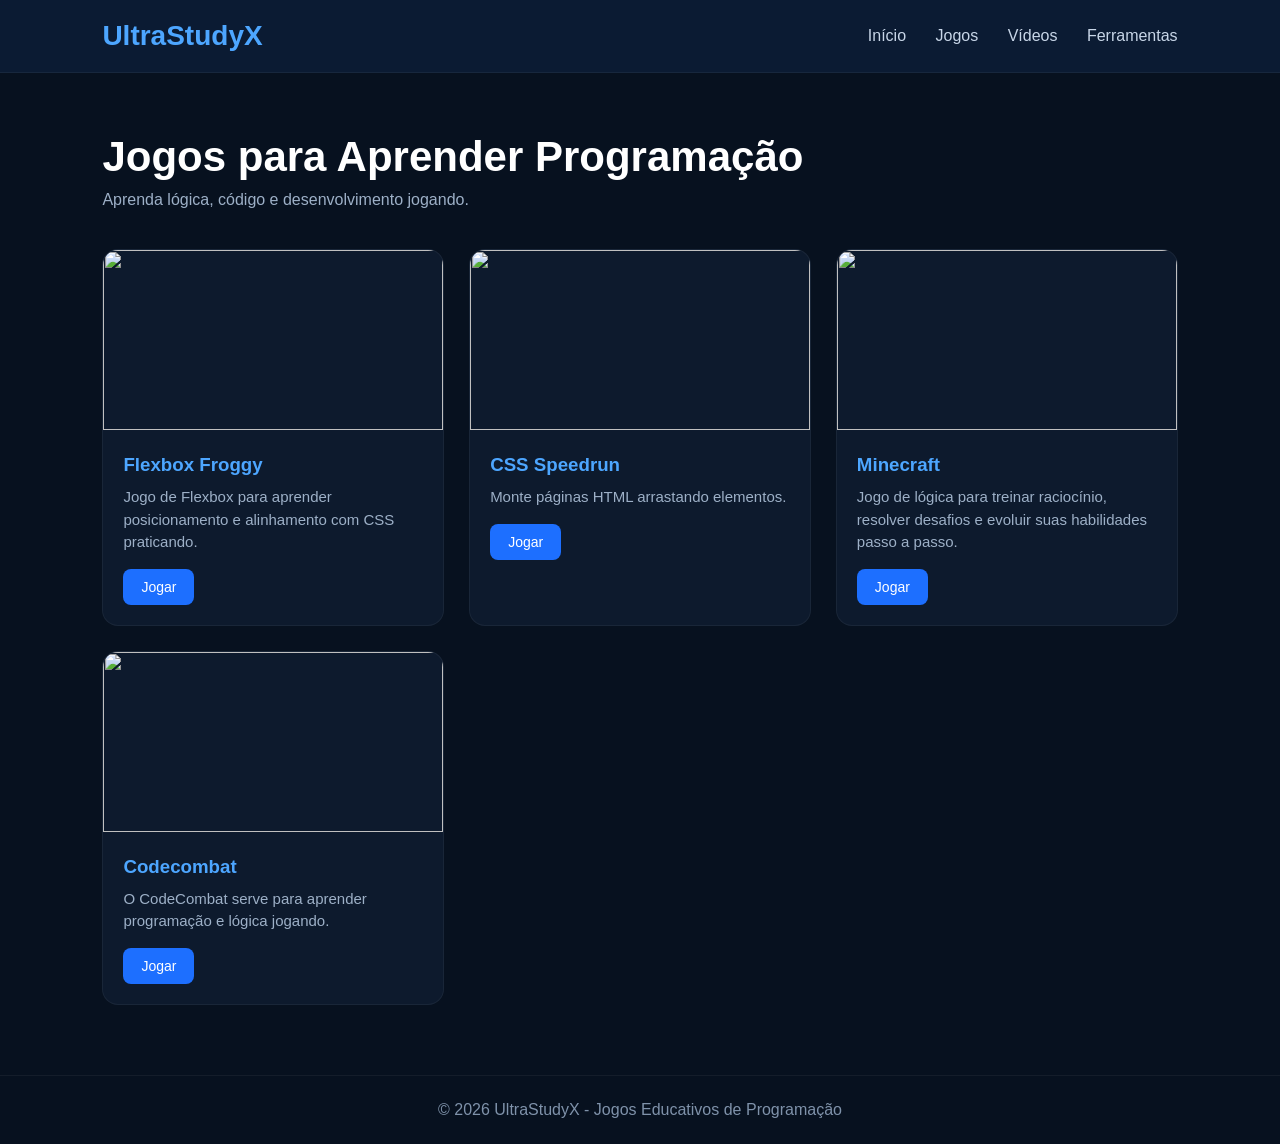
==== cursos/cursos.html @ bce03fa8 "Add files via upload" ====
<!DOCTYPE html>
<html lang="pt-BR">

<head>
    <meta charset="UTF-8">
    <meta name="viewport" content="width=device-width, initial-scale=1.0">
    <title>UltraStudyX | Jogos</title>

    <style>
        * {
            margin: 0;
            padding: 0;
            box-sizing: border-box;
            font-family: Segoe UI, sans-serif;
        }

        body {
            background: #07111f;
            color: #fff;
        }

        header {
            background: #0b1b33;
            padding: 20px 8%;
            display: flex;
            justify-content: space-between;
            align-items: center;
            border-bottom: 1px solid rgba(255, 255, 255, 0.05);
        }

        .logo {
            font-size: 28px;
            font-weight: 700;
            color: #4da6ff;
        }

        nav a {
            color: #c8d6e8;
            text-decoration: none;
            margin-left: 25px;
        }

        nav a:hover {
            color: #4da6ff;
        }

        .topo {
            padding: 60px 8% 30px;
        }

        .topo h1 {
            font-size: 42px;
            margin-bottom: 10px;
        }

        .topo p {
            color: #9db0c7;
        }

        .games {
            padding: 10px 8% 70px;
            display: grid;
            grid-template-columns: repeat(auto-fit, minmax(280px, 1fr));
            gap: 25px;
        }

        .card {
            background: #0d1a2d;
            border-radius: 16px;
            overflow: hidden;
            border: 1px solid rgba(255, 255, 255, 0.05);
            transition: 0.3s;
        }

        .card:hover {
            transform: translateY(-6px);
            border-color: #1d6fff;
        }

        .card img {
            width: 100%;
            height: 180px;
            object-fit: cover;
        }

        .info {
            padding: 20px;
        }

        .info h3 {
            color: #4da6ff;
            margin-bottom: 10px;
        }

        .info p {
            color: #9db0c7;
            line-height: 1.5;
            margin-bottom: 15px;
            font-size: 15px;
        }

        .btn {
            display: inline-block;
            padding: 10px 18px;
            background: #1d6fff;
            color: #fff;
            text-decoration: none;
            border-radius: 8px;
            font-size: 14px;
        }

        footer {
            padding: 25px;
            text-align: center;
            color: #7f92aa;
            border-top: 1px solid rgba(255, 255, 255, 0.05);
        }
    </style>
</head>

<body>

    <header>
        <div class="logo">UltraStudyX</div>

        <nav>
            <a href="../index.html">Início</a>
            <a href="cursos.html">Jogos</a>
            <a href="../videos/video.html">Vídeos</a>
            <a href="../ferr/ferra.html">Ferramentas</a>
        </nav>
    </header>

    <section class="topo">
        <h1>Jogos para Aprender Programação</h1>
        <p>Aprenda lógica, código e desenvolvimento jogando.</p>
    </section>

    <section class="games">

        <div class="card">
            <img src="https://images.unsplash.com/photo-1511512578047-dfb367046420?w=800" alt="">
            <div class="info">
                <h3>Flexbox Froggy</h3>
                <p>Jogo de Flexbox para aprender posicionamento e alinhamento com CSS praticando.</p>
                <a href="https://flexboxfroggy.com/#pt-br" class="btn">Jogar</a>
            </div>
        </div>

        <div class="card">
            <img src="https://images.unsplash.com/photo-1542751371-adc38448a05e?w=800" alt="">
            <div class="info">
                <h3>CSS Speedrun</h3>
                <p>Monte páginas HTML arrastando elementos.</p>
                <a href="https://css-speedrun.netlify.app/?ref=blog.formacao.dev" class="btn">Jogar</a>
            </div>
        </div>

        <div class="card">
            <img src="https://images.unsplash.com/photo-1498050108023-c5249f4df085?w=800" alt="">
            <div class="info">
                <h3>Minecraft</h3>
                <p>Jogo de lógica para treinar raciocínio, resolver desafios e evoluir suas habilidades passo a passo.
                </p>
                <a href="https://studio.code.org/courses/aquatic/units/1/lessons/1/levels/1?viewAs=Instructor"
                    class="btn">Jogar</a>
            </div>
        </div>

        <div class="card">
            <img src="https://images.unsplash.com/photo-1550745165-9bc0b252726f?w=800" alt="">
            <div class="info">
                <h3>Codecombat</h3>
                <p>O CodeCombat serve para aprender programação e lógica jogando.</p>
                <a href="https://codecombat.com/play" class="btn">Jogar</a>
            </div>
        </div>


        </div>

    </section>

    <footer>
        © 2026 UltraStudyX - Jogos Educativos de Programação
    </footer>

</body>

</html>
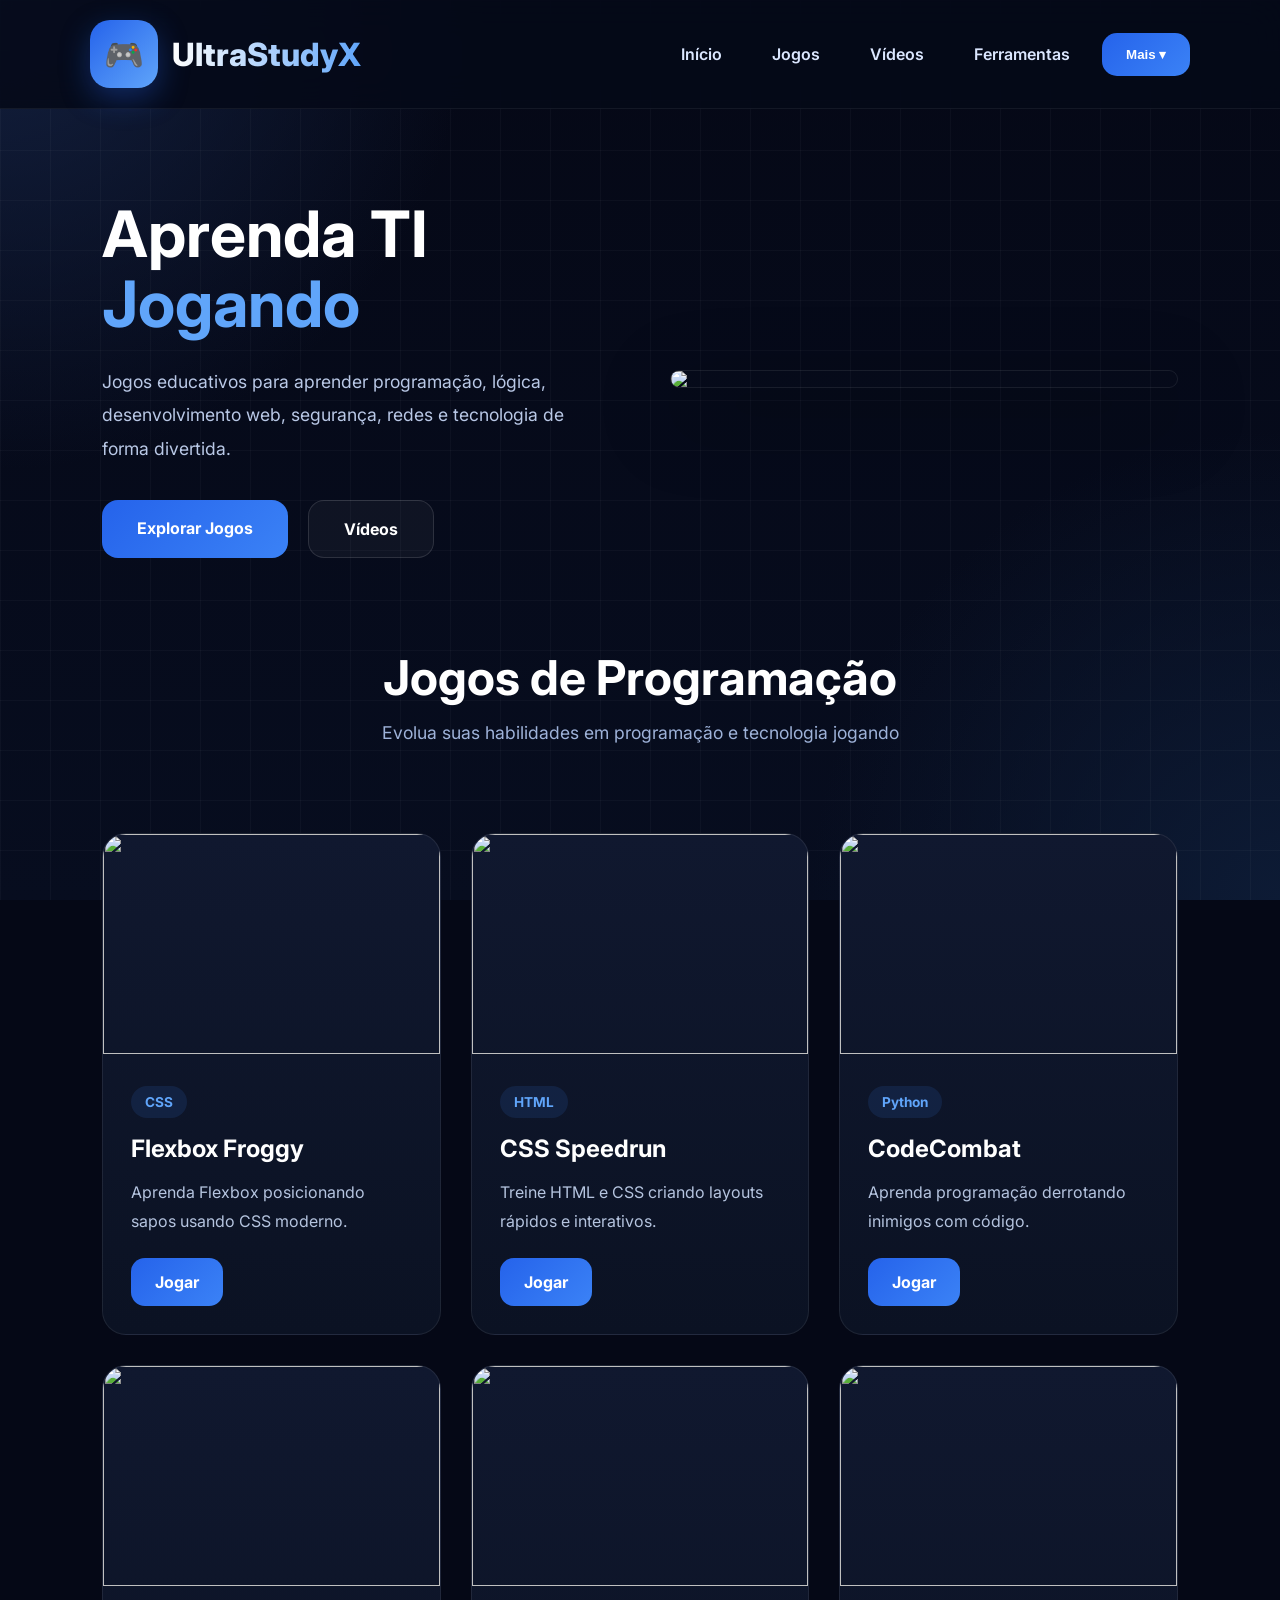
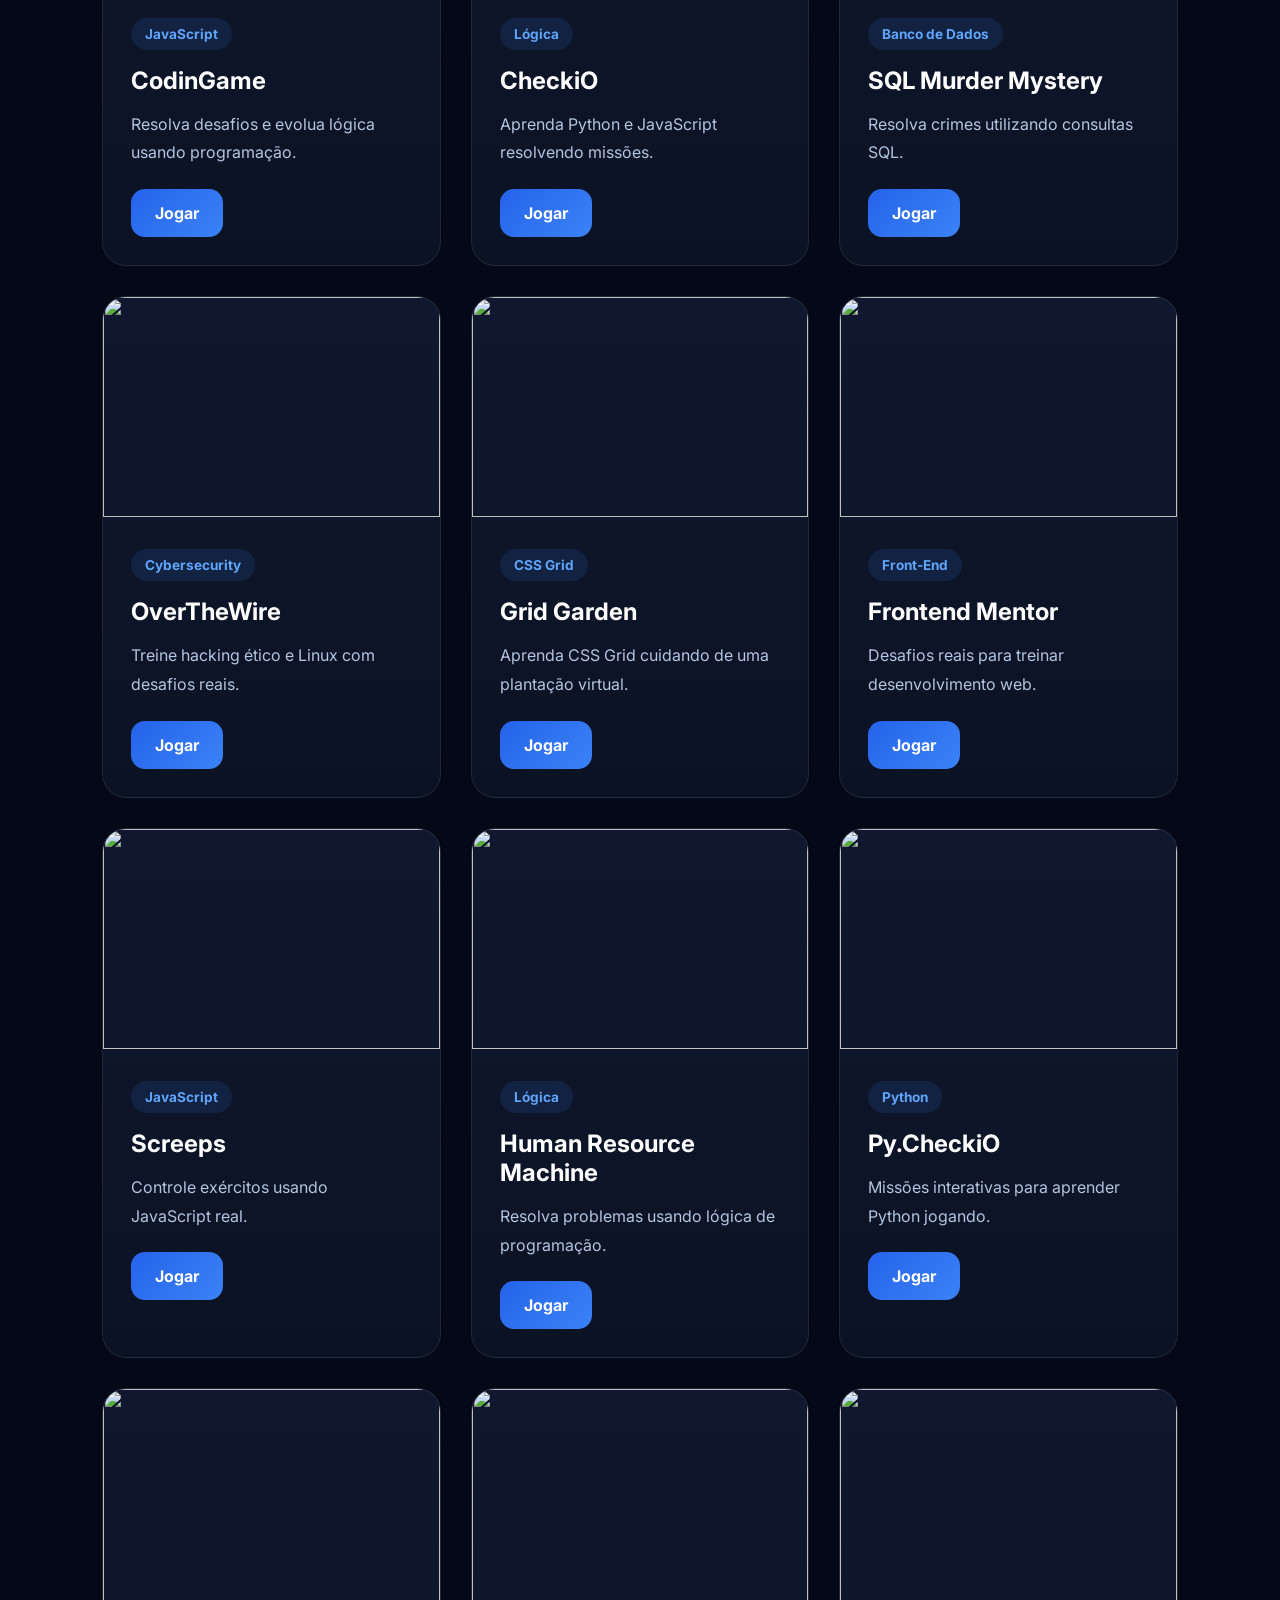
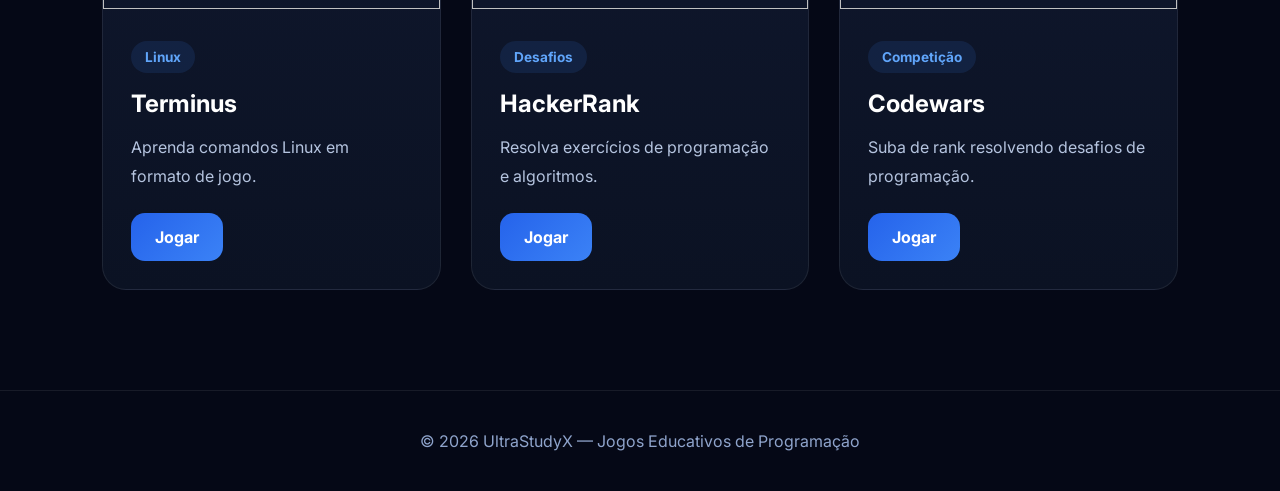
==== commit 4aa3cad4: "Add files via upload" ====
--- a/cursos/cursos.html
+++ b/cursos/cursos.html
@@ -2,189 +2,822 @@
 <html lang="pt-BR">
 
 <head>
-    <meta charset="UTF-8">
-    <meta name="viewport" content="width=device-width, initial-scale=1.0">
-    <title>UltraStudyX | Jogos</title>
-
-    <style>
-        * {
-            margin: 0;
-            padding: 0;
-            box-sizing: border-box;
-            font-family: Segoe UI, sans-serif;
-        }
-
-        body {
-            background: #07111f;
-            color: #fff;
-        }
-
-        header {
-            background: #0b1b33;
-            padding: 20px 8%;
-            display: flex;
-            justify-content: space-between;
-            align-items: center;
-            border-bottom: 1px solid rgba(255, 255, 255, 0.05);
-        }
-
-        .logo {
-            font-size: 28px;
-            font-weight: 700;
-            color: #4da6ff;
-        }
-
-        nav a {
-            color: #c8d6e8;
-            text-decoration: none;
-            margin-left: 25px;
-        }
-
-        nav a:hover {
-            color: #4da6ff;
-        }
-
-        .topo {
-            padding: 60px 8% 30px;
-        }
-
-        .topo h1 {
-            font-size: 42px;
-            margin-bottom: 10px;
-        }
-
-        .topo p {
-            color: #9db0c7;
-        }
-
-        .games {
-            padding: 10px 8% 70px;
-            display: grid;
-            grid-template-columns: repeat(auto-fit, minmax(280px, 1fr));
-            gap: 25px;
-        }
-
-        .card {
-            background: #0d1a2d;
-            border-radius: 16px;
-            overflow: hidden;
-            border: 1px solid rgba(255, 255, 255, 0.05);
-            transition: 0.3s;
-        }
-
-        .card:hover {
-            transform: translateY(-6px);
-            border-color: #1d6fff;
-        }
-
-        .card img {
-            width: 100%;
-            height: 180px;
-            object-fit: cover;
-        }
-
-        .info {
-            padding: 20px;
-        }
-
-        .info h3 {
-            color: #4da6ff;
-            margin-bottom: 10px;
-        }
-
-        .info p {
-            color: #9db0c7;
-            line-height: 1.5;
-            margin-bottom: 15px;
-            font-size: 15px;
-        }
-
-        .btn {
-            display: inline-block;
-            padding: 10px 18px;
-            background: #1d6fff;
-            color: #fff;
-            text-decoration: none;
-            border-radius: 8px;
-            font-size: 14px;
-        }
-
-        footer {
-            padding: 25px;
-            text-align: center;
-            color: #7f92aa;
-            border-top: 1px solid rgba(255, 255, 255, 0.05);
-        }
-    </style>
+
+<meta charset="UTF-8">
+<meta name="viewport" content="width=device-width, initial-scale=1.0">
+
+<title>UltraStudyX | Jogos</title>
+
+<link href="https://fonts.googleapis.com/css2?family=Inter:wght@400;500;600;700;800&display=swap" rel="stylesheet">
+
+<style>
+
+/* =========================================================
+   RESET
+========================================================= */
+
+*{
+    margin:0;
+    padding:0;
+    box-sizing:border-box;
+    text-decoration:none;
+    list-style:none;
+}
+
+html{
+    scroll-behavior:smooth;
+}
+
+body{
+    font-family:'Inter',sans-serif;
+    background:#050816;
+    color:white;
+    overflow-x:hidden;
+}
+
+/* =========================================================
+   FUNDO
+========================================================= */
+
+body::before{
+    content:"";
+    position:fixed;
+    inset:0;
+
+    background:
+    radial-gradient(circle at top left,#13203f 0%,transparent 30%),
+    radial-gradient(circle at bottom right,#0d1b35 0%,transparent 30%),
+    linear-gradient(180deg,#050816 0%,#070d1f 100%);
+
+    z-index:-2;
+}
+
+body::after{
+    content:"";
+    position:fixed;
+    inset:0;
+
+    background-image:
+    linear-gradient(rgba(255,255,255,0.03) 1px, transparent 1px),
+    linear-gradient(90deg, rgba(255,255,255,0.03) 1px, transparent 1px);
+
+    background-size:50px 50px;
+
+    z-index:-1;
+}
+
+/* =========================================================
+   HEADER
+========================================================= */
+
+.header{
+    width:100%;
+
+    display:flex;
+    align-items:center;
+    justify-content:space-between;
+
+    padding:20px 7%;
+
+    background:rgba(5,10,25,0.88);
+
+    backdrop-filter:blur(18px);
+
+    border-bottom:1px solid rgba(255,255,255,0.06);
+
+    position:relative;
+    z-index:999;
+}
+
+/* LOGO */
+
+.logo{
+    display:flex;
+    align-items:center;
+    gap:14px;
+}
+
+.logo-icon{
+    width:68px;
+    height:68px;
+
+    display:flex;
+    align-items:center;
+    justify-content:center;
+
+    font-size:2rem;
+
+    border-radius:20px;
+
+    background:linear-gradient(135deg,#2563eb,#60a5fa);
+
+    box-shadow:
+    0 10px 30px rgba(37,99,235,0.35);
+}
+
+.logo-text{
+    font-size:2rem;
+    font-weight:800;
+
+    background:linear-gradient(90deg,#ffffff,#60a5fa);
+    -webkit-background-clip:text;
+    -webkit-text-fill-color:transparent;
+}
+
+/* NAV */
+
+.nav{
+    display:flex;
+    align-items:center;
+    gap:14px;
+}
+
+.nav a{
+    color:#dbe7ff;
+
+    padding:13px 18px;
+
+    border-radius:14px;
+
+    font-weight:600;
+
+    transition:0.3s;
+}
+
+.nav a:hover{
+    background:rgba(255,255,255,0.05);
+
+    color:#60a5fa;
+}
+
+/* DROPDOWN */
+
+.dropdown{
+    position:relative;
+}
+
+.drop-btn{
+    border:none;
+
+    padding:14px 24px;
+
+    border-radius:15px;
+
+    cursor:pointer;
+
+    color:white;
+
+    font-weight:700;
+
+    background:linear-gradient(135deg,#2563eb,#3b82f6);
+
+    transition:0.3s;
+}
+
+.drop-btn:hover{
+    transform:translateY(-3px);
+}
+
+.dropdown-menu{
+    position:absolute;
+
+    top:70px;
+    right:0;
+
+    width:230px;
+
+    padding:12px;
+
+    display:none;
+    flex-direction:column;
+    gap:8px;
+
+    border-radius:20px;
+
+    background:#0f172a;
+
+    border:1px solid rgba(255,255,255,0.06);
+
+    box-shadow:
+    0 20px 50px rgba(0,0,0,0.45);
+}
+
+.dropdown:hover .dropdown-menu{
+    display:flex;
+}
+
+.dropdown-menu a{
+    padding:15px;
+    border-radius:12px;
+}
+
+.dropdown-menu a:hover{
+    background:rgba(59,130,246,0.12);
+}
+
+/* =========================================================
+   HERO
+========================================================= */
+
+.hero{
+    width:100%;
+
+    padding:90px 8%;
+
+    display:flex;
+    align-items:center;
+    justify-content:space-between;
+
+    gap:60px;
+
+    flex-wrap:wrap;
+}
+
+.hero-text{
+    flex:1;
+    min-width:320px;
+}
+
+.hero-text h1{
+    font-size:4rem;
+
+    line-height:1.1;
+
+    margin-bottom:25px;
+}
+
+.hero-text span{
+    color:#60a5fa;
+}
+
+.hero-text p{
+    color:#b9c8e6;
+
+    line-height:1.9;
+
+    font-size:1.1rem;
+
+    max-width:650px;
+
+    margin-bottom:35px;
+}
+
+.hero-buttons{
+    display:flex;
+    gap:20px;
+    flex-wrap:wrap;
+}
+
+.btn{
+    padding:18px 35px;
+
+    border-radius:16px;
+
+    color:white;
+
+    font-weight:700;
+
+    background:
+    linear-gradient(135deg,#2563eb,#3b82f6);
+
+    transition:0.3s;
+}
+
+.btn:hover{
+    transform:translateY(-5px);
+}
+
+.btn2{
+    padding:18px 35px;
+
+    border-radius:16px;
+
+    border:1px solid rgba(255,255,255,0.12);
+
+    background:rgba(255,255,255,0.04);
+
+    color:white;
+
+    font-weight:700;
+
+    transition:0.3s;
+}
+
+.btn2:hover{
+    transform:translateY(-5px);
+}
+
+/* HERO IMAGE */
+
+.hero-image{
+    flex:1;
+    min-width:320px;
+
+    display:flex;
+    justify-content:center;
+}
+
+.hero-image img{
+    width:100%;
+    max-width:600px;
+
+    border-radius:28px;
+
+    border:1px solid rgba(255,255,255,0.08);
+
+    box-shadow:
+    0 25px 80px rgba(0,0,0,0.45);
+}
+
+/* =========================================================
+   TITULO
+========================================================= */
+
+.section-title{
+    text-align:center;
+
+    font-size:3rem;
+
+    margin-bottom:15px;
+}
+
+.section-sub{
+    text-align:center;
+
+    color:#9eb2d9;
+
+    margin-bottom:70px;
+
+    font-size:1.1rem;
+}
+
+/* =========================================================
+   GAMES
+========================================================= */
+
+.games{
+    width:100%;
+
+    padding:20px 8% 100px;
+
+    display:grid;
+
+    grid-template-columns:
+    repeat(auto-fit,minmax(320px,1fr));
+
+    gap:30px;
+}
+
+/* CARD */
+
+.card{
+    overflow:hidden;
+
+    border-radius:24px;
+
+    background:
+    linear-gradient(180deg,#10182f,#0b1223);
+
+    border:1px solid rgba(255,255,255,0.08);
+
+    transition:0.35s;
+}
+
+.card:hover{
+    transform:translateY(-12px);
+
+    border-color:#3b82f6;
+
+    box-shadow:
+    0 20px 50px rgba(0,0,0,0.4);
+}
+
+.card img{
+    width:100%;
+    height:220px;
+
+    object-fit:cover;
+}
+
+/* INFO */
+
+.info{
+    padding:28px;
+}
+
+.tag{
+    display:inline-block;
+
+    margin-bottom:16px;
+
+    padding:8px 14px;
+
+    border-radius:999px;
+
+    font-size:0.85rem;
+    font-weight:700;
+
+    background:rgba(59,130,246,0.12);
+
+    color:#60a5fa;
+}
+
+.info h3{
+    font-size:1.5rem;
+
+    margin-bottom:15px;
+}
+
+.info p{
+    color:#b5c4df;
+
+    line-height:1.8;
+
+    margin-bottom:22px;
+}
+
+/* BOTÃO */
+
+.play-btn{
+    display:inline-block;
+
+    padding:14px 24px;
+
+    border-radius:14px;
+
+    color:white;
+
+    font-weight:700;
+
+    background:
+    linear-gradient(135deg,#2563eb,#3b82f6);
+
+    transition:0.3s;
+}
+
+.play-btn:hover{
+    transform:translateY(-4px);
+}
+
+/* FOOTER */
+
+footer{
+    padding:40px;
+
+    text-align:center;
+
+    color:#8fa4cc;
+
+    border-top:1px solid rgba(255,255,255,0.08);
+}
+
+/* =========================================================
+   RESPONSIVO
+========================================================= */
+
+@media(max-width:950px){
+
+    .header{
+        flex-direction:column;
+        gap:25px;
+    }
+
+    .nav{
+        flex-wrap:wrap;
+        justify-content:center;
+    }
+
+    .hero{
+        text-align:center;
+    }
+
+    .hero-buttons{
+        justify-content:center;
+    }
+
+    .hero-text h1{
+        font-size:3rem;
+    }
+
+}
+
+@media(max-width:768px){
+
+    .header{
+        padding:25px 5%;
+    }
+
+    .logo{
+        flex-direction:column;
+        text-align:center;
+    }
+
+    .nav{
+        width:100%;
+
+        display:grid;
+
+        grid-template-columns:1fr 1fr;
+
+        gap:14px;
+    }
+
+    .nav a{
+        width:100%;
+        text-align:center;
+
+        background:rgba(255,255,255,0.04);
+    }
+
+    .dropdown{
+        width:100%;
+    }
+
+    .drop-btn{
+        width:100%;
+    }
+
+    .dropdown-menu{
+        width:100%;
+        left:0;
+    }
+
+    .hero-text h1{
+        font-size:2.5rem;
+    }
+
+    .section-title{
+        font-size:2.2rem;
+    }
+
+}
+
+@media(max-width:500px){
+
+    .nav{
+        grid-template-columns:1fr;
+    }
+
+    .hero-text h1{
+        font-size:2rem;
+    }
+
+    .games{
+        grid-template-columns:1fr;
+    }
+
+    .btn,
+    .btn2,
+    .play-btn{
+        width:100%;
+        text-align:center;
+    }
+
+}
+
+</style>
+
 </head>
 
 <body>
 
-    <header>
-        <div class="logo">UltraStudyX</div>
-
-        <nav>
-            <a href="../index.html">Início</a>
-            <a href="cursos.html">Jogos</a>
-            <a href="../videos/video.html">Vídeos</a>
-            <a href="../ferr/ferra.html">Ferramentas</a>
-        </nav>
-    </header>
-
-    <section class="topo">
-        <h1>Jogos para Aprender Programação</h1>
-        <p>Aprenda lógica, código e desenvolvimento jogando.</p>
-    </section>
-
-    <section class="games">
-
-        <div class="card">
-            <img src="https://images.unsplash.com/photo-1511512578047-dfb367046420?w=800" alt="">
-            <div class="info">
-                <h3>Flexbox Froggy</h3>
-                <p>Jogo de Flexbox para aprender posicionamento e alinhamento com CSS praticando.</p>
-                <a href="https://flexboxfroggy.com/#pt-br" class="btn">Jogar</a>
+<!-- HEADER -->
+
+<header class="header">
+
+    <div class="logo">
+        <div class="logo-icon">🎮</div>
+        <div class="logo-text">UltraStudyX</div>
+    </div>
+
+    <nav class="nav">
+
+        <a href="../index.html">Início</a>
+        <a href="cursos.html">Jogos</a>
+        <a href="../videos/video.html">Vídeos</a>
+        <a href="../ferr/ferra.html">Ferramentas</a>
+
+        <div class="dropdown">
+
+            <button class="drop-btn">
+                Mais ▾
+            </button>
+
+            <div class="dropdown-menu">
+                <a href="#">Comunidade</a>
+                <a href="#">Ranking</a>
+                <a href="#">Desafios</a>
+                <a href="#">Eventos</a>
             </div>
-        </div>
-
-        <div class="card">
-            <img src="https://images.unsplash.com/photo-1542751371-adc38448a05e?w=800" alt="">
-            <div class="info">
-                <h3>CSS Speedrun</h3>
-                <p>Monte páginas HTML arrastando elementos.</p>
-                <a href="https://css-speedrun.netlify.app/?ref=blog.formacao.dev" class="btn">Jogar</a>
-            </div>
-        </div>
-
-        <div class="card">
-            <img src="https://images.unsplash.com/photo-1498050108023-c5249f4df085?w=800" alt="">
-            <div class="info">
-                <h3>Minecraft</h3>
-                <p>Jogo de lógica para treinar raciocínio, resolver desafios e evoluir suas habilidades passo a passo.
-                </p>
-                <a href="https://studio.code.org/courses/aquatic/units/1/lessons/1/levels/1?viewAs=Instructor"
-                    class="btn">Jogar</a>
-            </div>
-        </div>
-
-        <div class="card">
-            <img src="https://images.unsplash.com/photo-1550745165-9bc0b252726f?w=800" alt="">
-            <div class="info">
-                <h3>Codecombat</h3>
-                <p>O CodeCombat serve para aprender programação e lógica jogando.</p>
-                <a href="https://codecombat.com/play" class="btn">Jogar</a>
-            </div>
-        </div>
-
-
-        </div>
-
-    </section>
-
-    <footer>
-        © 2026 UltraStudyX - Jogos Educativos de Programação
-    </footer>
+
+        </div>
+
+    </nav>
+
+</header>
+
+<!-- HERO -->
+
+<section class="hero">
+
+    <div class="hero-text">
+
+        <h1>
+            Aprenda TI
+            <span>Jogando</span>
+        </h1>
+
+        <p>
+            Jogos educativos para aprender programação,
+            lógica, desenvolvimento web,
+            segurança, redes e tecnologia
+            de forma divertida.
+        </p>
+
+        <div class="hero-buttons">
+            <a href="#games" class="btn">Explorar Jogos</a>
+            <a href="../videos/video.html" class="btn2">Vídeos</a>
+        </div>
+
+    </div>
+
+    <div class="hero-image">
+
+        <img src="https://images.unsplash.com/photo-1542751371-adc38448a05e?q=80&w=1200&auto=format&fit=crop">
+
+    </div>
+
+</section>
+
+<!-- TITULO -->
+
+<h2 class="section-title" id="games">
+    Jogos de Programação
+</h2>
+
+<p class="section-sub">
+    Evolua suas habilidades em programação e tecnologia jogando
+</p>
+
+<!-- GAMES -->
+
+<section class="games">
+
+    <div class="card">
+        <img src="https://images.unsplash.com/photo-1511512578047-dfb367046420?q=80&w=1200&auto=format&fit=crop">
+        <div class="info">
+            <span class="tag">CSS</span>
+            <h3>Flexbox Froggy</h3>
+            <p>Aprenda Flexbox posicionando sapos usando CSS moderno.</p>
+            <a href="https://flexboxfroggy.com/#pt-br" class="play-btn">Jogar</a>
+        </div>
+    </div>
+
+    <div class="card">
+        <img src="https://images.unsplash.com/photo-1498050108023-c5249f4df085?q=80&w=1200&auto=format&fit=crop">
+        <div class="info">
+            <span class="tag">HTML</span>
+            <h3>CSS Speedrun</h3>
+            <p>Treine HTML e CSS criando layouts rápidos e interativos.</p>
+            <a href="https://css-speedrun.netlify.app/" class="play-btn">Jogar</a>
+        </div>
+    </div>
+
+    <div class="card">
+        <img src="https://images.unsplash.com/photo-1526379095098-d400fd0bf935?q=80&w=1200&auto=format&fit=crop">
+        <div class="info">
+            <span class="tag">Python</span>
+            <h3>CodeCombat</h3>
+            <p>Aprenda programação derrotando inimigos com código.</p>
+            <a href="https://codecombat.com/play" class="play-btn">Jogar</a>
+        </div>
+    </div>
+
+    <div class="card">
+        <img src="https://images.unsplash.com/photo-1504384308090-c894fdcc538d?q=80&w=1200&auto=format&fit=crop">
+        <div class="info">
+            <span class="tag">JavaScript</span>
+            <h3>CodinGame</h3>
+            <p>Resolva desafios e evolua lógica usando programação.</p>
+            <a href="https://www.codingame.com/start/" class="play-btn">Jogar</a>
+        </div>
+    </div>
+
+    <div class="card">
+        <img src="https://images.unsplash.com/photo-1550745165-9bc0b252726f?q=80&w=1200&auto=format&fit=crop">
+        <div class="info">
+            <span class="tag">Lógica</span>
+            <h3>CheckiO</h3>
+            <p>Aprenda Python e JavaScript resolvendo missões.</p>
+            <a href="https://checkio.org/" class="play-btn">Jogar</a>
+        </div>
+    </div>
+
+    <div class="card">
+        <img src="https://images.unsplash.com/photo-1518770660439-4636190af475?q=80&w=1200&auto=format&fit=crop">
+        <div class="info">
+            <span class="tag">Banco de Dados</span>
+            <h3>SQL Murder Mystery</h3>
+            <p>Resolva crimes utilizando consultas SQL.</p>
+            <a href="https://mystery.knightlab.com/" class="play-btn">Jogar</a>
+        </div>
+    </div>
+
+    <div class="card">
+        <img src="https://images.unsplash.com/photo-1531297484001-80022131f5a1?q=80&w=1200&auto=format&fit=crop">
+        <div class="info">
+            <span class="tag">Cybersecurity</span>
+            <h3>OverTheWire</h3>
+            <p>Treine hacking ético e Linux com desafios reais.</p>
+            <a href="https://overthewire.org/wargames/" class="play-btn">Jogar</a>
+        </div>
+    </div>
+
+    <div class="card">
+        <img src="https://images.unsplash.com/photo-1516321318423-f06f85e504b3?q=80&w=1200&auto=format&fit=crop">
+        <div class="info">
+            <span class="tag">CSS Grid</span>
+            <h3>Grid Garden</h3>
+            <p>Aprenda CSS Grid cuidando de uma plantação virtual.</p>
+            <a href="https://cssgridgarden.com/#pt-br" class="play-btn">Jogar</a>
+        </div>
+    </div>
+
+    <div class="card">
+        <img src="https://images.unsplash.com/photo-1461749280684-dccba630e2f6?q=80&w=1200&auto=format&fit=crop">
+        <div class="info">
+            <span class="tag">Front-End</span>
+            <h3>Frontend Mentor</h3>
+            <p>Desafios reais para treinar desenvolvimento web.</p>
+            <a href="https://www.frontendmentor.io/" class="play-btn">Jogar</a>
+        </div>
+    </div>
+
+    <div class="card">
+        <img src="https://images.unsplash.com/photo-1515879218367-8466d910aaa4?q=80&w=1200&auto=format&fit=crop">
+        <div class="info">
+            <span class="tag">JavaScript</span>
+            <h3>Screeps</h3>
+            <p>Controle exércitos usando JavaScript real.</p>
+            <a href="https://screeps.com/" class="play-btn">Jogar</a>
+        </div>
+    </div>
+
+    <div class="card">
+        <img src="https://images.unsplash.com/photo-1496171367470-9ed9a91ea931?q=80&w=1200&auto=format&fit=crop">
+        <div class="info">
+            <span class="tag">Lógica</span>
+            <h3>Human Resource Machine</h3>
+            <p>Resolva problemas usando lógica de programação.</p>
+            <a href="https://tomorrowcorporation.com/humanresourcemachine" class="play-btn">Jogar</a>
+        </div>
+    </div>
+
+    <div class="card">
+        <img src="https://images.unsplash.com/photo-1484417894907-623942c8ee29?q=80&w=1200&auto=format&fit=crop">
+        <div class="info">
+            <span class="tag">Python</span>
+            <h3>Py.CheckiO</h3>
+            <p>Missões interativas para aprender Python jogando.</p>
+            <a href="https://py.checkio.org/" class="play-btn">Jogar</a>
+        </div>
+    </div>
+
+    <div class="card">
+        <img src="https://images.unsplash.com/photo-1504639725590-34d0984388bd?q=80&w=1200&auto=format&fit=crop">
+        <div class="info">
+            <span class="tag">Linux</span>
+            <h3>Terminus</h3>
+            <p>Aprenda comandos Linux em formato de jogo.</p>
+            <a href="https://web.mit.edu/mprat/Public/web/Terminus/Web/main.html" class="play-btn">Jogar</a>
+        </div>
+    </div>
+
+    <div class="card">
+        <img src="https://images.unsplash.com/photo-1519389950473-47ba0277781c?q=80&w=1200&auto=format&fit=crop">
+        <div class="info">
+            <span class="tag">Desafios</span>
+            <h3>HackerRank</h3>
+            <p>Resolva exercícios de programação e algoritmos.</p>
+            <a href="https://www.hackerrank.com/" class="play-btn">Jogar</a>
+        </div>
+    </div>
+
+    <div class="card">
+        <img src="https://images.unsplash.com/photo-1507146426996-ef05306b995a?q=80&w=1200&auto=format&fit=crop">
+        <div class="info">
+            <span class="tag">Competição</span>
+            <h3>Codewars</h3>
+            <p>Suba de rank resolvendo desafios de programação.</p>
+            <a href="https://www.codewars.com/" class="play-btn">Jogar</a>
+        </div>
+    </div>
+
+</section>
+
+<footer>
+© 2026 UltraStudyX — Jogos Educativos de Programação
+</footer>
 
 </body>
-
 </html>
